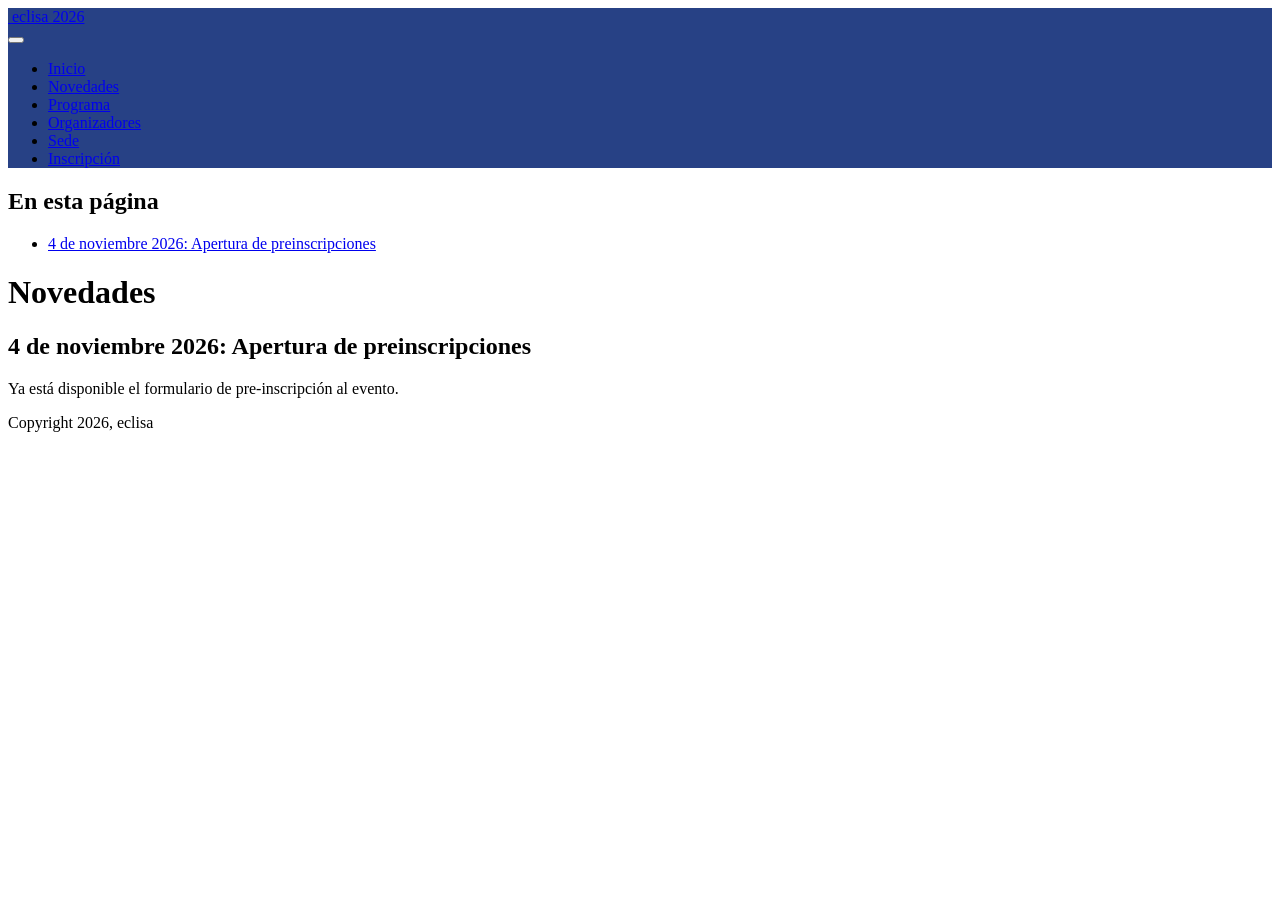
==== novedades.html @ ad5f6694 "Add files via upload" ====
<!DOCTYPE html>
<html xmlns="http://www.w3.org/1999/xhtml" lang="es" xml:lang="es"><head>

<meta charset="utf-8">
<meta name="generator" content="quarto-1.5.57">

<meta name="viewport" content="width=device-width, initial-scale=1.0, user-scalable=yes">


<title>Novedades – eclisa 2026</title>
<style>
code{white-space: pre-wrap;}
span.smallcaps{font-variant: small-caps;}
div.columns{display: flex; gap: min(4vw, 1.5em);}
div.column{flex: auto; overflow-x: auto;}
div.hanging-indent{margin-left: 1.5em; text-indent: -1.5em;}
ul.task-list{list-style: none;}
ul.task-list li input[type="checkbox"] {
  width: 0.8em;
  margin: 0 0.8em 0.2em -1em; /* quarto-specific, see https://github.com/quarto-dev/quarto-cli/issues/4556 */ 
  vertical-align: middle;
}
</style>


<script src="site_libs/quarto-nav/quarto-nav.js"></script>
<script src="site_libs/quarto-nav/headroom.min.js"></script>
<script src="site_libs/clipboard/clipboard.min.js"></script>
<script src="site_libs/quarto-search/autocomplete.umd.js"></script>
<script src="site_libs/quarto-search/fuse.min.js"></script>
<script src="site_libs/quarto-search/quarto-search.js"></script>
<meta name="quarto:offset" content="./">
<script src="site_libs/quarto-html/quarto.js"></script>
<script src="site_libs/quarto-html/popper.min.js"></script>
<script src="site_libs/quarto-html/tippy.umd.min.js"></script>
<script src="site_libs/quarto-html/anchor.min.js"></script>
<link href="site_libs/quarto-html/tippy.css" rel="stylesheet">
<link href="site_libs/quarto-html/quarto-syntax-highlighting.css" rel="stylesheet" id="quarto-text-highlighting-styles">
<script src="site_libs/bootstrap/bootstrap.min.js"></script>
<link href="site_libs/bootstrap/bootstrap-icons.css" rel="stylesheet">
<link href="site_libs/bootstrap/bootstrap.min.css" rel="stylesheet" id="quarto-bootstrap" data-mode="light">
<script id="quarto-search-options" type="application/json">{
  "location": "navbar",
  "copy-button": false,
  "collapse-after": 3,
  "panel-placement": "end",
  "type": "overlay",
  "limit": 50,
  "keyboard-shortcut": [
    "f",
    "/",
    "s"
  ],
  "show-item-context": false,
  "language": {
    "search-no-results-text": "Sin resultados",
    "search-matching-documents-text": "documentos encontrados",
    "search-copy-link-title": "Copiar el enlace en la búsqueda",
    "search-hide-matches-text": "Ocultar resultados adicionales",
    "search-more-match-text": "resultado adicional en este documento",
    "search-more-matches-text": "resultados adicionales en este documento",
    "search-clear-button-title": "Borrar",
    "search-text-placeholder": "",
    "search-detached-cancel-button-title": "Cancelar",
    "search-submit-button-title": "Enviar",
    "search-label": "Buscar"
  }
}</script>


<link rel="stylesheet" href="styles.css">
</head>

<body class="nav-fixed">

<div id="quarto-search-results"></div>
  <header id="quarto-header" class="headroom fixed-top">
    <nav class="navbar navbar-expand-lg " data-bs-theme="dark">
      <div class="navbar-container container-fluid">
      <div class="navbar-brand-container mx-auto">
    <a href="./index.html" class="navbar-brand navbar-brand-logo">
    <img src="./imagenes/icono.png" alt="" class="navbar-logo">
    </a>
    <a class="navbar-brand" href="./index.html">
    <span class="navbar-title">eclisa 2026</span>
    </a>
  </div>
            <div id="quarto-search" class="" title="Buscar"></div>
          <button class="navbar-toggler" type="button" data-bs-toggle="collapse" data-bs-target="#navbarCollapse" aria-controls="navbarCollapse" role="menu" aria-expanded="false" aria-label="Navegación de palanca" onclick="if (window.quartoToggleHeadroom) { window.quartoToggleHeadroom(); }">
  <span class="navbar-toggler-icon"></span>
</button>
          <div class="collapse navbar-collapse" id="navbarCollapse">
            <ul class="navbar-nav navbar-nav-scroll ms-auto">
  <li class="nav-item">
    <a class="nav-link" href="./index.html"> 
<span class="menu-text">Inicio</span></a>
  </li>  
  <li class="nav-item">
    <a class="nav-link active" href="./novedades.html" aria-current="page"> 
<span class="menu-text">Novedades</span></a>
  </li>  
  <li class="nav-item">
    <a class="nav-link" href="./programa.html"> 
<span class="menu-text">Programa</span></a>
  </li>  
  <li class="nav-item">
    <a class="nav-link" href="./organizadores.html"> 
<span class="menu-text">Organizadores</span></a>
  </li>  
  <li class="nav-item">
    <a class="nav-link" href="./sede.html"> 
<span class="menu-text">Sede</span></a>
  </li>  
  <li class="nav-item">
    <a class="nav-link" href="./inscripcion.html"> 
<span class="menu-text">Inscripción</span></a>
  </li>  
</ul>
          </div> <!-- /navcollapse -->
            <div class="quarto-navbar-tools">
</div>
      </div> <!-- /container-fluid -->
    </nav>
</header>
<!-- content -->
<div id="quarto-content" class="quarto-container page-columns page-rows-contents page-layout-article page-navbar">
<!-- sidebar -->
<!-- margin-sidebar -->
    <div id="quarto-margin-sidebar" class="sidebar margin-sidebar">
        <nav id="TOC" role="doc-toc" class="toc-active">
    <h2 id="toc-title">En esta página</h2>
   
  <ul>
  <li><a href="#de-noviembre-2026-apertura-de-preinscripciones" id="toc-de-noviembre-2026-apertura-de-preinscripciones" class="nav-link active" data-scroll-target="#de-noviembre-2026-apertura-de-preinscripciones">4 de noviembre 2026: Apertura de preinscripciones</a></li>
  </ul>
</nav>
    </div>
<!-- main -->
<main class="content" id="quarto-document-content">

<header id="title-block-header" class="quarto-title-block default">
<div class="quarto-title">
<h1 class="title">Novedades</h1>
</div>



<div class="quarto-title-meta">

    
  
    
  </div>
  


</header>


<section id="de-noviembre-2026-apertura-de-preinscripciones" class="level2">
<h2 class="anchored" data-anchor-id="de-noviembre-2026-apertura-de-preinscripciones">4 de noviembre 2026: Apertura de preinscripciones</h2>
<p>Ya está disponible el formulario de pre-inscripción al evento.</p>


</section>

</main> <!-- /main -->
<script id="quarto-html-after-body" type="application/javascript">
window.document.addEventListener("DOMContentLoaded", function (event) {
  const toggleBodyColorMode = (bsSheetEl) => {
    const mode = bsSheetEl.getAttribute("data-mode");
    const bodyEl = window.document.querySelector("body");
    if (mode === "dark") {
      bodyEl.classList.add("quarto-dark");
      bodyEl.classList.remove("quarto-light");
    } else {
      bodyEl.classList.add("quarto-light");
      bodyEl.classList.remove("quarto-dark");
    }
  }
  const toggleBodyColorPrimary = () => {
    const bsSheetEl = window.document.querySelector("link#quarto-bootstrap");
    if (bsSheetEl) {
      toggleBodyColorMode(bsSheetEl);
    }
  }
  toggleBodyColorPrimary();  
  const icon = "";
  const anchorJS = new window.AnchorJS();
  anchorJS.options = {
    placement: 'right',
    icon: icon
  };
  anchorJS.add('.anchored');
  const isCodeAnnotation = (el) => {
    for (const clz of el.classList) {
      if (clz.startsWith('code-annotation-')) {                     
        return true;
      }
    }
    return false;
  }
  const onCopySuccess = function(e) {
    // button target
    const button = e.trigger;
    // don't keep focus
    button.blur();
    // flash "checked"
    button.classList.add('code-copy-button-checked');
    var currentTitle = button.getAttribute("title");
    button.setAttribute("title", "Copiado");
    let tooltip;
    if (window.bootstrap) {
      button.setAttribute("data-bs-toggle", "tooltip");
      button.setAttribute("data-bs-placement", "left");
      button.setAttribute("data-bs-title", "Copiado");
      tooltip = new bootstrap.Tooltip(button, 
        { trigger: "manual", 
          customClass: "code-copy-button-tooltip",
          offset: [0, -8]});
      tooltip.show();    
    }
    setTimeout(function() {
      if (tooltip) {
        tooltip.hide();
        button.removeAttribute("data-bs-title");
        button.removeAttribute("data-bs-toggle");
        button.removeAttribute("data-bs-placement");
      }
      button.setAttribute("title", currentTitle);
      button.classList.remove('code-copy-button-checked');
    }, 1000);
    // clear code selection
    e.clearSelection();
  }
  const getTextToCopy = function(trigger) {
      const codeEl = trigger.previousElementSibling.cloneNode(true);
      for (const childEl of codeEl.children) {
        if (isCodeAnnotation(childEl)) {
          childEl.remove();
        }
      }
      return codeEl.innerText;
  }
  const clipboard = new window.ClipboardJS('.code-copy-button:not([data-in-quarto-modal])', {
    text: getTextToCopy
  });
  clipboard.on('success', onCopySuccess);
  if (window.document.getElementById('quarto-embedded-source-code-modal')) {
    // For code content inside modals, clipBoardJS needs to be initialized with a container option
    // TODO: Check when it could be a function (https://github.com/zenorocha/clipboard.js/issues/860)
    const clipboardModal = new window.ClipboardJS('.code-copy-button[data-in-quarto-modal]', {
      text: getTextToCopy,
      container: window.document.getElementById('quarto-embedded-source-code-modal')
    });
    clipboardModal.on('success', onCopySuccess);
  }
    var localhostRegex = new RegExp(/^(?:http|https):\/\/localhost\:?[0-9]*\//);
    var mailtoRegex = new RegExp(/^mailto:/);
      var filterRegex = new RegExp('/' + window.location.host + '/');
    var isInternal = (href) => {
        return filterRegex.test(href) || localhostRegex.test(href) || mailtoRegex.test(href);
    }
    // Inspect non-navigation links and adorn them if external
 	var links = window.document.querySelectorAll('a[href]:not(.nav-link):not(.navbar-brand):not(.toc-action):not(.sidebar-link):not(.sidebar-item-toggle):not(.pagination-link):not(.no-external):not([aria-hidden]):not(.dropdown-item):not(.quarto-navigation-tool):not(.about-link)');
    for (var i=0; i<links.length; i++) {
      const link = links[i];
      if (!isInternal(link.href)) {
        // undo the damage that might have been done by quarto-nav.js in the case of
        // links that we want to consider external
        if (link.dataset.originalHref !== undefined) {
          link.href = link.dataset.originalHref;
        }
      }
    }
  function tippyHover(el, contentFn, onTriggerFn, onUntriggerFn) {
    const config = {
      allowHTML: true,
      maxWidth: 500,
      delay: 100,
      arrow: false,
      appendTo: function(el) {
          return el.parentElement;
      },
      interactive: true,
      interactiveBorder: 10,
      theme: 'quarto',
      placement: 'bottom-start',
    };
    if (contentFn) {
      config.content = contentFn;
    }
    if (onTriggerFn) {
      config.onTrigger = onTriggerFn;
    }
    if (onUntriggerFn) {
      config.onUntrigger = onUntriggerFn;
    }
    window.tippy(el, config); 
  }
  const noterefs = window.document.querySelectorAll('a[role="doc-noteref"]');
  for (var i=0; i<noterefs.length; i++) {
    const ref = noterefs[i];
    tippyHover(ref, function() {
      // use id or data attribute instead here
      let href = ref.getAttribute('data-footnote-href') || ref.getAttribute('href');
      try { href = new URL(href).hash; } catch {}
      const id = href.replace(/^#\/?/, "");
      const note = window.document.getElementById(id);
      if (note) {
        return note.innerHTML;
      } else {
        return "";
      }
    });
  }
  const xrefs = window.document.querySelectorAll('a.quarto-xref');
  const processXRef = (id, note) => {
    // Strip column container classes
    const stripColumnClz = (el) => {
      el.classList.remove("page-full", "page-columns");
      if (el.children) {
        for (const child of el.children) {
          stripColumnClz(child);
        }
      }
    }
    stripColumnClz(note)
    if (id === null || id.startsWith('sec-')) {
      // Special case sections, only their first couple elements
      const container = document.createElement("div");
      if (note.children && note.children.length > 2) {
        container.appendChild(note.children[0].cloneNode(true));
        for (let i = 1; i < note.children.length; i++) {
          const child = note.children[i];
          if (child.tagName === "P" && child.innerText === "") {
            continue;
          } else {
            container.appendChild(child.cloneNode(true));
            break;
          }
        }
        if (window.Quarto?.typesetMath) {
          window.Quarto.typesetMath(container);
        }
        return container.innerHTML
      } else {
        if (window.Quarto?.typesetMath) {
          window.Quarto.typesetMath(note);
        }
        return note.innerHTML;
      }
    } else {
      // Remove any anchor links if they are present
      const anchorLink = note.querySelector('a.anchorjs-link');
      if (anchorLink) {
        anchorLink.remove();
      }
      if (window.Quarto?.typesetMath) {
        window.Quarto.typesetMath(note);
      }
      // TODO in 1.5, we should make sure this works without a callout special case
      if (note.classList.contains("callout")) {
        return note.outerHTML;
      } else {
        return note.innerHTML;
      }
    }
  }
  for (var i=0; i<xrefs.length; i++) {
    const xref = xrefs[i];
    tippyHover(xref, undefined, function(instance) {
      instance.disable();
      let url = xref.getAttribute('href');
      let hash = undefined; 
      if (url.startsWith('#')) {
        hash = url;
      } else {
        try { hash = new URL(url).hash; } catch {}
      }
      if (hash) {
        const id = hash.replace(/^#\/?/, "");
        const note = window.document.getElementById(id);
        if (note !== null) {
          try {
            const html = processXRef(id, note.cloneNode(true));
            instance.setContent(html);
          } finally {
            instance.enable();
            instance.show();
          }
        } else {
          // See if we can fetch this
          fetch(url.split('#')[0])
          .then(res => res.text())
          .then(html => {
            const parser = new DOMParser();
            const htmlDoc = parser.parseFromString(html, "text/html");
            const note = htmlDoc.getElementById(id);
            if (note !== null) {
              const html = processXRef(id, note);
              instance.setContent(html);
            } 
          }).finally(() => {
            instance.enable();
            instance.show();
          });
        }
      } else {
        // See if we can fetch a full url (with no hash to target)
        // This is a special case and we should probably do some content thinning / targeting
        fetch(url)
        .then(res => res.text())
        .then(html => {
          const parser = new DOMParser();
          const htmlDoc = parser.parseFromString(html, "text/html");
          const note = htmlDoc.querySelector('main.content');
          if (note !== null) {
            // This should only happen for chapter cross references
            // (since there is no id in the URL)
            // remove the first header
            if (note.children.length > 0 && note.children[0].tagName === "HEADER") {
              note.children[0].remove();
            }
            const html = processXRef(null, note);
            instance.setContent(html);
          } 
        }).finally(() => {
          instance.enable();
          instance.show();
        });
      }
    }, function(instance) {
    });
  }
      let selectedAnnoteEl;
      const selectorForAnnotation = ( cell, annotation) => {
        let cellAttr = 'data-code-cell="' + cell + '"';
        let lineAttr = 'data-code-annotation="' +  annotation + '"';
        const selector = 'span[' + cellAttr + '][' + lineAttr + ']';
        return selector;
      }
      const selectCodeLines = (annoteEl) => {
        const doc = window.document;
        const targetCell = annoteEl.getAttribute("data-target-cell");
        const targetAnnotation = annoteEl.getAttribute("data-target-annotation");
        const annoteSpan = window.document.querySelector(selectorForAnnotation(targetCell, targetAnnotation));
        const lines = annoteSpan.getAttribute("data-code-lines").split(",");
        const lineIds = lines.map((line) => {
          return targetCell + "-" + line;
        })
        let top = null;
        let height = null;
        let parent = null;
        if (lineIds.length > 0) {
            //compute the position of the single el (top and bottom and make a div)
            const el = window.document.getElementById(lineIds[0]);
            top = el.offsetTop;
            height = el.offsetHeight;
            parent = el.parentElement.parentElement;
          if (lineIds.length > 1) {
            const lastEl = window.document.getElementById(lineIds[lineIds.length - 1]);
            const bottom = lastEl.offsetTop + lastEl.offsetHeight;
            height = bottom - top;
          }
          if (top !== null && height !== null && parent !== null) {
            // cook up a div (if necessary) and position it 
            let div = window.document.getElementById("code-annotation-line-highlight");
            if (div === null) {
              div = window.document.createElement("div");
              div.setAttribute("id", "code-annotation-line-highlight");
              div.style.position = 'absolute';
              parent.appendChild(div);
            }
            div.style.top = top - 2 + "px";
            div.style.height = height + 4 + "px";
            div.style.left = 0;
            let gutterDiv = window.document.getElementById("code-annotation-line-highlight-gutter");
            if (gutterDiv === null) {
              gutterDiv = window.document.createElement("div");
              gutterDiv.setAttribute("id", "code-annotation-line-highlight-gutter");
              gutterDiv.style.position = 'absolute';
              const codeCell = window.document.getElementById(targetCell);
              const gutter = codeCell.querySelector('.code-annotation-gutter');
              gutter.appendChild(gutterDiv);
            }
            gutterDiv.style.top = top - 2 + "px";
            gutterDiv.style.height = height + 4 + "px";
          }
          selectedAnnoteEl = annoteEl;
        }
      };
      const unselectCodeLines = () => {
        const elementsIds = ["code-annotation-line-highlight", "code-annotation-line-highlight-gutter"];
        elementsIds.forEach((elId) => {
          const div = window.document.getElementById(elId);
          if (div) {
            div.remove();
          }
        });
        selectedAnnoteEl = undefined;
      };
        // Handle positioning of the toggle
    window.addEventListener(
      "resize",
      throttle(() => {
        elRect = undefined;
        if (selectedAnnoteEl) {
          selectCodeLines(selectedAnnoteEl);
        }
      }, 10)
    );
    function throttle(fn, ms) {
    let throttle = false;
    let timer;
      return (...args) => {
        if(!throttle) { // first call gets through
            fn.apply(this, args);
            throttle = true;
        } else { // all the others get throttled
            if(timer) clearTimeout(timer); // cancel #2
            timer = setTimeout(() => {
              fn.apply(this, args);
              timer = throttle = false;
            }, ms);
        }
      };
    }
      // Attach click handler to the DT
      const annoteDls = window.document.querySelectorAll('dt[data-target-cell]');
      for (const annoteDlNode of annoteDls) {
        annoteDlNode.addEventListener('click', (event) => {
          const clickedEl = event.target;
          if (clickedEl !== selectedAnnoteEl) {
            unselectCodeLines();
            const activeEl = window.document.querySelector('dt[data-target-cell].code-annotation-active');
            if (activeEl) {
              activeEl.classList.remove('code-annotation-active');
            }
            selectCodeLines(clickedEl);
            clickedEl.classList.add('code-annotation-active');
          } else {
            // Unselect the line
            unselectCodeLines();
            clickedEl.classList.remove('code-annotation-active');
          }
        });
      }
  const findCites = (el) => {
    const parentEl = el.parentElement;
    if (parentEl) {
      const cites = parentEl.dataset.cites;
      if (cites) {
        return {
          el,
          cites: cites.split(' ')
        };
      } else {
        return findCites(el.parentElement)
      }
    } else {
      return undefined;
    }
  };
  var bibliorefs = window.document.querySelectorAll('a[role="doc-biblioref"]');
  for (var i=0; i<bibliorefs.length; i++) {
    const ref = bibliorefs[i];
    const citeInfo = findCites(ref);
    if (citeInfo) {
      tippyHover(citeInfo.el, function() {
        var popup = window.document.createElement('div');
        citeInfo.cites.forEach(function(cite) {
          var citeDiv = window.document.createElement('div');
          citeDiv.classList.add('hanging-indent');
          citeDiv.classList.add('csl-entry');
          var biblioDiv = window.document.getElementById('ref-' + cite);
          if (biblioDiv) {
            citeDiv.innerHTML = biblioDiv.innerHTML;
          }
          popup.appendChild(citeDiv);
        });
        return popup.innerHTML;
      });
    }
  }
});
</script>
</div> <!-- /content -->
<footer class="footer">
  <div class="nav-footer">
    <div class="nav-footer-left">
<p>Copyright 2026, eclisa</p>
</div>   
    <div class="nav-footer-center">
      &nbsp;
    </div>
    <div class="nav-footer-right">
      &nbsp;
    </div>
  </div>
</footer>




</body></html>
---- styles.css ----
/* css styles */

/* Importar la fuente desde Google Fonts al inicio del archivo */
/*@import url('https://googleapis.com');

/* Aplicarla a los elementos que desees */
/*body {
  font-family: 'Poppins', sans-serif;
}

/*h1, h2, h3, h4, h5, h6 {
  font-family: 'Georgia', serif;
}

/* Cambiar color de fondo de la navbar */
.navbar {
  background-color: #274185 !important;
/*  font-family: 'Roboto', sans-serif;*/
}

/* Agranda el logo de la barra de navegación */
.navbar-brand img {
  max-height: 60px !important; /* Cambia 60px por el alto que desees */
  width: auto;
}

.about-entity img {
  width: 4000px !important;  /* Ajusta este valor al tamaño que quieras */
  height: 400px !important; /* Mantén el mismo valor para que siga siendo un círculo perfecto */
  max-width: none !important;
}
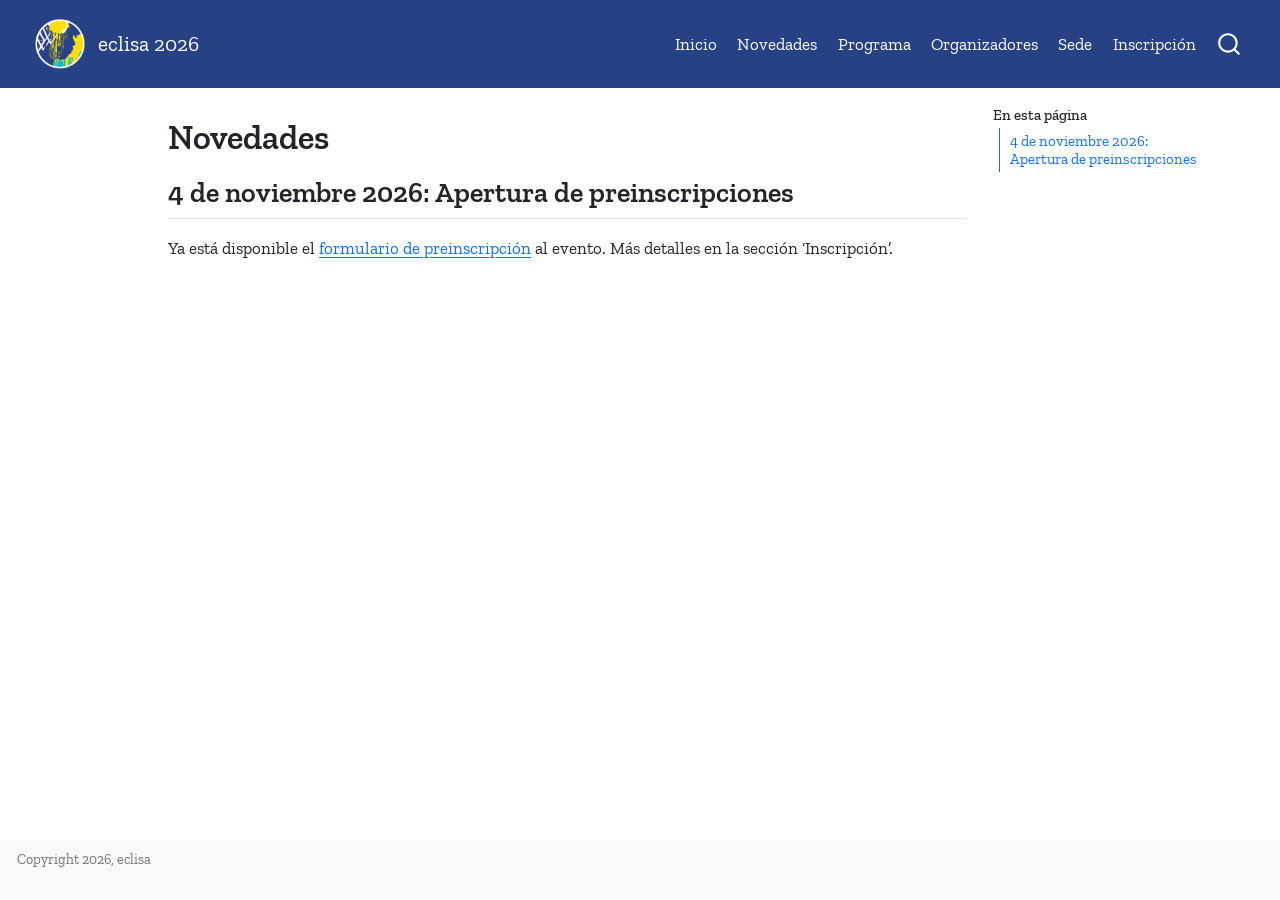
==== commit a234a781: "correcciones mínimas" ====
--- a/novedades.html
+++ b/novedades.html
@@ -159,7 +159,7 @@
 
 <section id="de-noviembre-2026-apertura-de-preinscripciones" class="level2">
 <h2 class="anchored" data-anchor-id="de-noviembre-2026-apertura-de-preinscripciones">4 de noviembre 2026: Apertura de preinscripciones</h2>
-<p>Ya está disponible el formulario de pre-inscripción al evento.</p>
+<p>Ya está disponible el <a href="https://docs.google.com/forms/d/e/1FAIpQLSeITFgGuFcQT9Mv1oGCXotobvBUWvyzNu3Z0A3fbh5KtDJQyw/viewform">formulario de preinscripción</a> al evento. Más detalles en la sección ‘Inscripción’.</p>
 
 
 </section>
--- a/site_libs/quarto-html/tippy.css
+++ b/site_libs/quarto-html/tippy.css
@@ -0,0 +1 @@
+.tippy-box[data-animation=fade][data-state=hidden]{opacity:0}[data-tippy-root]{max-width:calc(100vw - 10px)}.tippy-box{position:relative;background-color:#333;color:#fff;border-radius:4px;font-size:14px;line-height:1.4;white-space:normal;outline:0;transition-property:transform,visibility,opacity}.tippy-box[data-placement^=top]>.tippy-arrow{bottom:0}.tippy-box[data-placement^=top]>.tippy-arrow:before{bottom:-7px;left:0;border-width:8px 8px 0;border-top-color:initial;transform-origin:center top}.tippy-box[data-placement^=bottom]>.tippy-arrow{top:0}.tippy-box[data-placement^=bottom]>.tippy-arrow:before{top:-7px;left:0;border-width:0 8px 8px;border-bottom-color:initial;transform-origin:center bottom}.tippy-box[data-placement^=left]>.tippy-arrow{right:0}.tippy-box[data-placement^=left]>.tippy-arrow:before{border-width:8px 0 8px 8px;border-left-color:initial;right:-7px;transform-origin:center left}.tippy-box[data-placement^=right]>.tippy-arrow{left:0}.tippy-box[data-placement^=right]>.tippy-arrow:before{left:-7px;border-width:8px 8px 8px 0;border-right-color:initial;transform-origin:center right}.tippy-box[data-inertia][data-state=visible]{transition-timing-function:cubic-bezier(.54,1.5,.38,1.11)}.tippy-arrow{width:16px;height:16px;color:#333}.tippy-arrow:before{content:"";position:absolute;border-color:transparent;border-style:solid}.tippy-content{position:relative;padding:5px 9px;z-index:1}
--- a/site_libs/quarto-html/quarto-syntax-highlighting.css
+++ b/site_libs/quarto-html/quarto-syntax-highlighting.css
@@ -0,0 +1,205 @@
+/* quarto syntax highlight colors */
+:root {
+  --quarto-hl-ot-color: #003B4F;
+  --quarto-hl-at-color: #657422;
+  --quarto-hl-ss-color: #20794D;
+  --quarto-hl-an-color: #5E5E5E;
+  --quarto-hl-fu-color: #4758AB;
+  --quarto-hl-st-color: #20794D;
+  --quarto-hl-cf-color: #003B4F;
+  --quarto-hl-op-color: #5E5E5E;
+  --quarto-hl-er-color: #AD0000;
+  --quarto-hl-bn-color: #AD0000;
+  --quarto-hl-al-color: #AD0000;
+  --quarto-hl-va-color: #111111;
+  --quarto-hl-bu-color: inherit;
+  --quarto-hl-ex-color: inherit;
+  --quarto-hl-pp-color: #AD0000;
+  --quarto-hl-in-color: #5E5E5E;
+  --quarto-hl-vs-color: #20794D;
+  --quarto-hl-wa-color: #5E5E5E;
+  --quarto-hl-do-color: #5E5E5E;
+  --quarto-hl-im-color: #00769E;
+  --quarto-hl-ch-color: #20794D;
+  --quarto-hl-dt-color: #AD0000;
+  --quarto-hl-fl-color: #AD0000;
+  --quarto-hl-co-color: #5E5E5E;
+  --quarto-hl-cv-color: #5E5E5E;
+  --quarto-hl-cn-color: #8f5902;
+  --quarto-hl-sc-color: #5E5E5E;
+  --quarto-hl-dv-color: #AD0000;
+  --quarto-hl-kw-color: #003B4F;
+}
+
+/* other quarto variables */
+:root {
+  --quarto-font-monospace: SFMono-Regular, Menlo, Monaco, Consolas, "Liberation Mono", "Courier New", monospace;
+}
+
+pre > code.sourceCode > span {
+  color: #003B4F;
+}
+
+code span {
+  color: #003B4F;
+}
+
+code.sourceCode > span {
+  color: #003B4F;
+}
+
+div.sourceCode,
+div.sourceCode pre.sourceCode {
+  color: #003B4F;
+}
+
+code span.ot {
+  color: #003B4F;
+  font-style: inherit;
+}
+
+code span.at {
+  color: #657422;
+  font-style: inherit;
+}
+
+code span.ss {
+  color: #20794D;
+  font-style: inherit;
+}
+
+code span.an {
+  color: #5E5E5E;
+  font-style: inherit;
+}
+
+code span.fu {
+  color: #4758AB;
+  font-style: inherit;
+}
+
+code span.st {
+  color: #20794D;
+  font-style: inherit;
+}
+
+code span.cf {
+  color: #003B4F;
+  font-weight: bold;
+  font-style: inherit;
+}
+
+code span.op {
+  color: #5E5E5E;
+  font-style: inherit;
+}
+
+code span.er {
+  color: #AD0000;
+  font-style: inherit;
+}
+
+code span.bn {
+  color: #AD0000;
+  font-style: inherit;
+}
+
+code span.al {
+  color: #AD0000;
+  font-style: inherit;
+}
+
+code span.va {
+  color: #111111;
+  font-style: inherit;
+}
+
+code span.bu {
+  font-style: inherit;
+}
+
+code span.ex {
+  font-style: inherit;
+}
+
+code span.pp {
+  color: #AD0000;
+  font-style: inherit;
+}
+
+code span.in {
+  color: #5E5E5E;
+  font-style: inherit;
+}
+
+code span.vs {
+  color: #20794D;
+  font-style: inherit;
+}
+
+code span.wa {
+  color: #5E5E5E;
+  font-style: italic;
+}
+
+code span.do {
+  color: #5E5E5E;
+  font-style: italic;
+}
+
+code span.im {
+  color: #00769E;
+  font-style: inherit;
+}
+
+code span.ch {
+  color: #20794D;
+  font-style: inherit;
+}
+
+code span.dt {
+  color: #AD0000;
+  font-style: inherit;
+}
+
+code span.fl {
+  color: #AD0000;
+  font-style: inherit;
+}
+
+code span.co {
+  color: #5E5E5E;
+  font-style: inherit;
+}
+
+code span.cv {
+  color: #5E5E5E;
+  font-style: italic;
+}
+
+code span.cn {
+  color: #8f5902;
+  font-style: inherit;
+}
+
+code span.sc {
+  color: #5E5E5E;
+  font-style: inherit;
+}
+
+code span.dv {
+  color: #AD0000;
+  font-style: inherit;
+}
+
+code span.kw {
+  color: #003B4F;
+  font-weight: bold;
+  font-style: inherit;
+}
+
+.prevent-inlining {
+  content: "</";
+}
+
+/*# sourceMappingURL=debc5d5d77c3f9108843748ff7464032.css.map */
--- a/styles.css
+++ b/styles.css
@@ -1,11 +1,11 @@
 /* css styles */
 
 /* Importar la fuente desde Google Fonts al inicio del archivo */
-/*@import url('https://googleapis.com');
+@import url('https://fonts.googleapis.com/css2?family=Zilla+Slab:wght@300;400;500;600;700&display=swap');
 
 /* Aplicarla a los elementos que desees */
-/*body {
-  font-family: 'Poppins', sans-serif;
+body {
+  font-family: 'Zilla Slab', serif;
 }
 
 /*h1, h2, h3, h4, h5, h6 {
@@ -24,8 +24,8 @@
   width: auto;
 }
 
-.about-entity img {
+/*.about-entity img {
   width: 4000px !important;  /* Ajusta este valor al tamaño que quieras */
-  height: 400px !important; /* Mantén el mismo valor para que siga siendo un círculo perfecto */
-  max-width: none !important;
-}+/*  height: 400px !important; /* Mantén el mismo valor para que siga siendo un círculo perfecto */
+/*  max-width: none !important;
+/*}
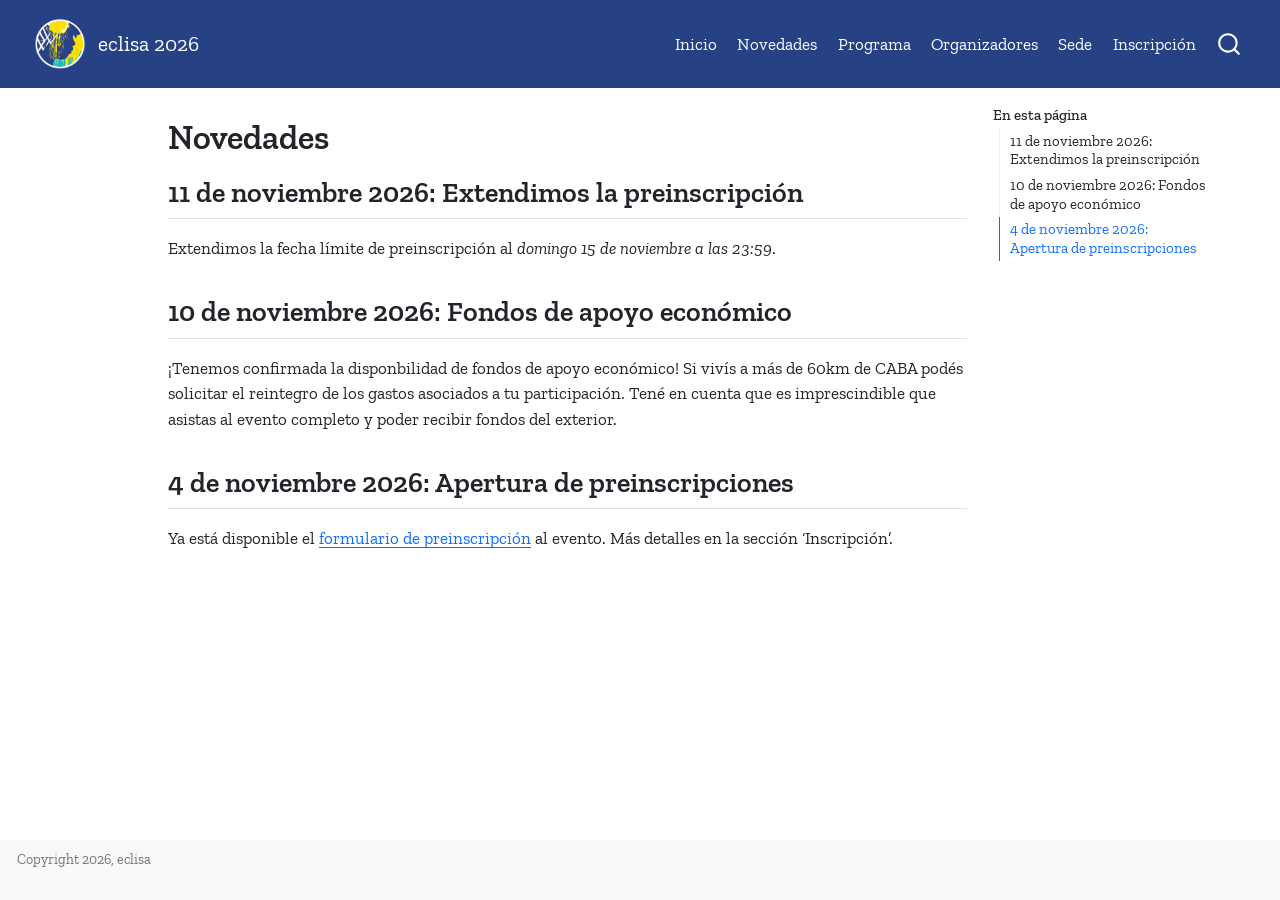
==== commit 048135c8: "actualización de fechas importantes" ====
--- a/novedades.html
+++ b/novedades.html
@@ -131,7 +131,9 @@
     <h2 id="toc-title">En esta página</h2>
    
   <ul>
-  <li><a href="#de-noviembre-2026-apertura-de-preinscripciones" id="toc-de-noviembre-2026-apertura-de-preinscripciones" class="nav-link active" data-scroll-target="#de-noviembre-2026-apertura-de-preinscripciones">4 de noviembre 2026: Apertura de preinscripciones</a></li>
+  <li><a href="#de-noviembre-2026-extendimos-la-preinscripción" id="toc-de-noviembre-2026-extendimos-la-preinscripción" class="nav-link active" data-scroll-target="#de-noviembre-2026-extendimos-la-preinscripción">11 de noviembre 2026: Extendimos la preinscripción</a></li>
+  <li><a href="#de-noviembre-2026-fondos-de-apoyo-económico" id="toc-de-noviembre-2026-fondos-de-apoyo-económico" class="nav-link" data-scroll-target="#de-noviembre-2026-fondos-de-apoyo-económico">10 de noviembre 2026: Fondos de apoyo económico</a></li>
+  <li><a href="#de-noviembre-2026-apertura-de-preinscripciones" id="toc-de-noviembre-2026-apertura-de-preinscripciones" class="nav-link" data-scroll-target="#de-noviembre-2026-apertura-de-preinscripciones">4 de noviembre 2026: Apertura de preinscripciones</a></li>
   </ul>
 </nav>
     </div>
@@ -157,6 +159,14 @@
 </header>
 
 
+<section id="de-noviembre-2026-extendimos-la-preinscripción" class="level2">
+<h2 class="anchored" data-anchor-id="de-noviembre-2026-extendimos-la-preinscripción">11 de noviembre 2026: Extendimos la preinscripción</h2>
+<p>Extendimos la fecha límite de preinscripción al <em>domingo 15 de noviembre a las 23:59</em>.</p>
+</section>
+<section id="de-noviembre-2026-fondos-de-apoyo-económico" class="level2">
+<h2 class="anchored" data-anchor-id="de-noviembre-2026-fondos-de-apoyo-económico">10 de noviembre 2026: Fondos de apoyo económico</h2>
+<p>¡Tenemos confirmada la disponbilidad de fondos de apoyo económico! Si vivís a más de 60km de CABA podés solicitar el reintegro de los gastos asociados a tu participación. Tené en cuenta que es imprescindible que asistas al evento completo y poder recibir fondos del exterior.</p>
+</section>
 <section id="de-noviembre-2026-apertura-de-preinscripciones" class="level2">
 <h2 class="anchored" data-anchor-id="de-noviembre-2026-apertura-de-preinscripciones">4 de noviembre 2026: Apertura de preinscripciones</h2>
 <p>Ya está disponible el <a href="https://docs.google.com/forms/d/e/1FAIpQLSeITFgGuFcQT9Mv1oGCXotobvBUWvyzNu3Z0A3fbh5KtDJQyw/viewform">formulario de preinscripción</a> al evento. Más detalles en la sección ‘Inscripción’.</p>
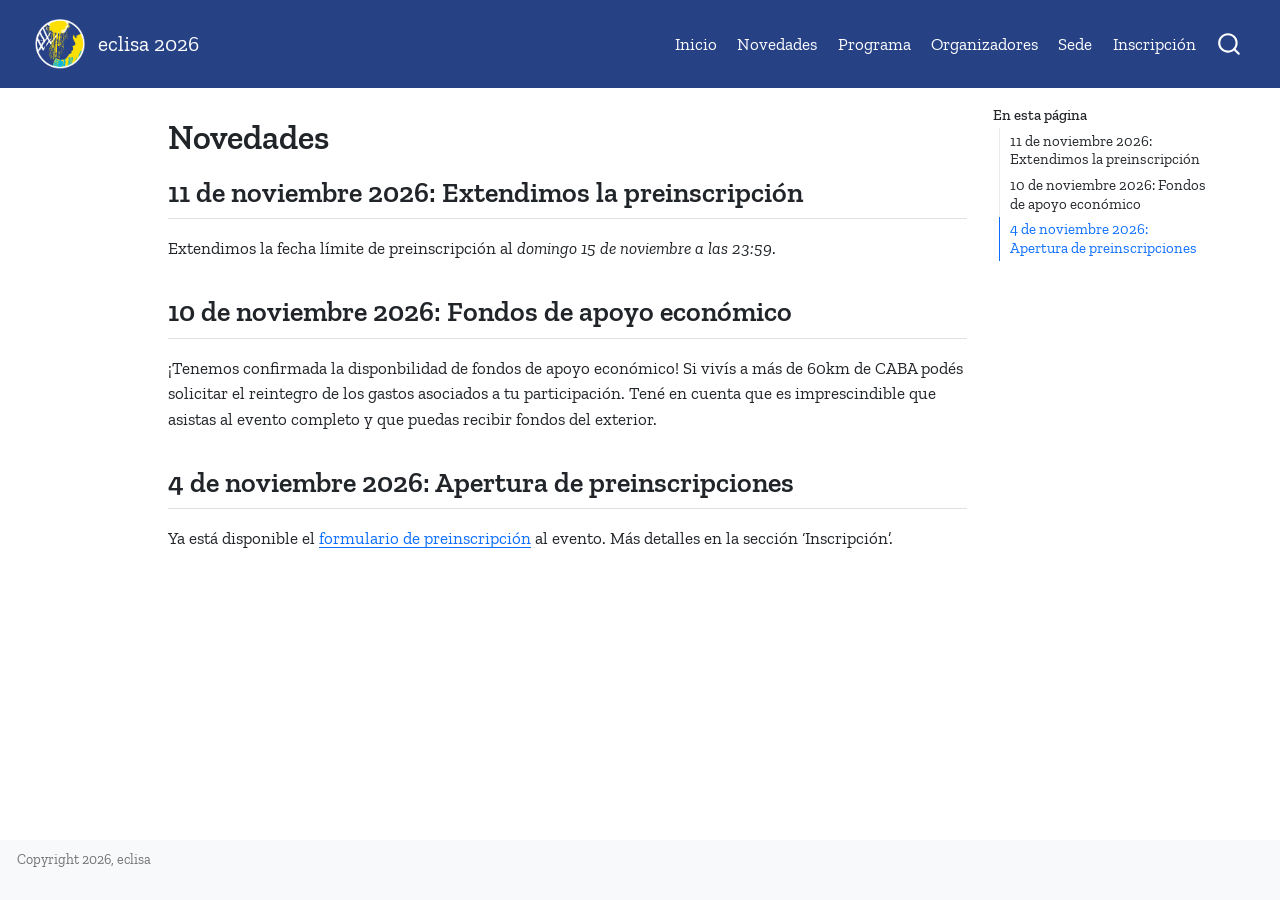
==== commit 107f254a: "Update novedades.html" ====
--- a/novedades.html
+++ b/novedades.html
@@ -165,7 +165,7 @@
 </section>
 <section id="de-noviembre-2026-fondos-de-apoyo-económico" class="level2">
 <h2 class="anchored" data-anchor-id="de-noviembre-2026-fondos-de-apoyo-económico">10 de noviembre 2026: Fondos de apoyo económico</h2>
-<p>¡Tenemos confirmada la disponbilidad de fondos de apoyo económico! Si vivís a más de 60km de CABA podés solicitar el reintegro de los gastos asociados a tu participación. Tené en cuenta que es imprescindible que asistas al evento completo y poder recibir fondos del exterior.</p>
+<p>¡Tenemos confirmada la disponbilidad de fondos de apoyo económico! Si vivís a más de 60km de CABA podés solicitar el reintegro de los gastos asociados a tu participación. Tené en cuenta que es imprescindible que asistas al evento completo y que puedas recibir fondos del exterior.</p>
 </section>
 <section id="de-noviembre-2026-apertura-de-preinscripciones" class="level2">
 <h2 class="anchored" data-anchor-id="de-noviembre-2026-apertura-de-preinscripciones">4 de noviembre 2026: Apertura de preinscripciones</h2>
@@ -613,4 +613,4 @@
 
 
 
-</body></html>+</body></html>
